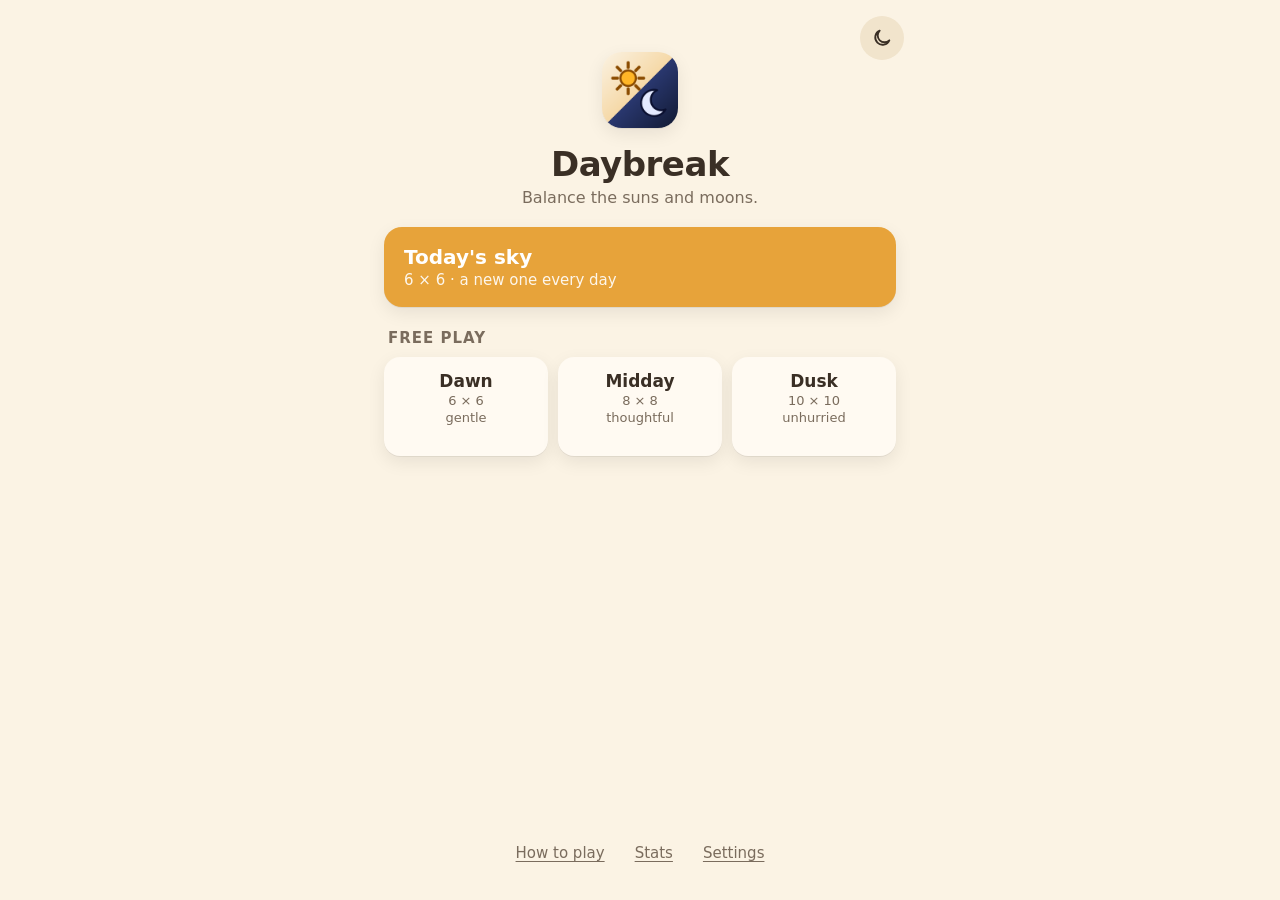
==== daybreak/index.html @ 0c886952 "Add Daybreak, a sun and moon balance puzzle Original binary-grid logic puzzle with = / ≠ signs, gene" ====
<!doctype html>
<html lang="en">
<head>
  <meta charset="utf-8">
  <meta name="viewport" content="width=device-width, initial-scale=1, maximum-scale=1, user-scalable=no, viewport-fit=cover">
  <title>Daybreak</title>
  <meta name="description" content="A calm sun and moon logic puzzle.">
  <meta name="theme-color" content="#fbf3e4">
  <meta name="apple-mobile-web-app-capable" content="yes">
  <meta name="mobile-web-app-capable" content="yes">
  <meta name="apple-mobile-web-app-status-bar-style" content="default">
  <meta name="apple-mobile-web-app-title" content="Daybreak">
  <link rel="apple-touch-icon" href="icons/icon-180.png">
  <link rel="icon" href="icons/icon-192.png">
  <link rel="manifest" href="manifest.webmanifest">
  <link rel="stylesheet" href="style.css">
</head>
<body>
  <!-- Home screen -->
  <main id="home" class="screen">
    <button class="icon-btn mode-btn home-mode" aria-label="Switch light or dark"></button>
    <header class="home-head">
      <img src="icons/icon-192.png" alt="" class="logo">
      <h1>Daybreak</h1>
      <p class="tagline">Balance the suns and moons.</p>
    </header>

    <button id="dailyBtn" class="card daily">
      <span class="card-title">Today's sky</span>
      <span class="card-sub" id="dailySub">6 × 6</span>
    </button>

    <h2 class="section">Free play</h2>
    <div class="sizes" id="sizes"></div>

    <button id="resumeBtn" class="card resume" hidden>
      <span class="card-title">Keep going</span>
      <span class="card-sub" id="resumeSub"></span>
    </button>

    <div class="home-foot">
      <button id="howBtn" class="link">How to play</button>
      <button id="statsBtn" class="link">Stats</button>
      <button id="settingsBtn" class="link">Settings</button>
    </div>
  </main>

  <!-- Game screen -->
  <main id="game" class="screen" hidden>
    <header class="bar">
      <button id="backBtn" class="icon-btn" aria-label="Back">
        <svg viewBox="0 0 24 24"><path d="M15 5l-7 7 7 7"/></svg>
      </button>
      <div class="bar-mid">
        <div id="gameTitle" class="bar-title">Dawn</div>
        <div id="timer" class="timer"></div>
      </div>
      <div class="bar-right">
        <button class="icon-btn mode-btn" aria-label="Switch light or dark"></button>
        <button id="helpBtn" class="icon-btn" aria-label="How to play">
          <svg viewBox="0 0 24 24"><circle cx="12" cy="12" r="9"/><path d="M9.5 9.5a2.5 2.5 0 1 1 3.5 2.3c-.7.3-1 .8-1 1.5v.4"/><circle cx="12" cy="17" r=".6" class="fill"/></svg>
        </button>
      </div>
    </header>

    <div id="boardWrap" class="board-wrap">
      <div id="board" class="board" role="grid" aria-label="Puzzle board"></div>
    </div>

    <p id="status" class="status" aria-live="polite"></p>
    <section id="hintBox" class="hint-box" hidden aria-live="polite">
      <div class="hint-head"><b id="hintTitle"></b><button id="hintClose" class="hint-x" aria-label="Close hint">✕</button></div>
      <p id="hintText"></p>
      <button id="hintDo" class="primary small"></button>
    </section>

    <nav class="tools">
      <button id="undoBtn" class="tool"><svg viewBox="0 0 24 24"><path d="M9 14L4 9l5-5"/><path d="M4 9h10a6 6 0 0 1 0 12h-3"/></svg><span>Undo</span></button>
      <button id="hintBtn" class="tool"><svg viewBox="0 0 24 24"><path d="M9 18h6M10 21h4"/><path d="M12 3a6 6 0 0 0-3.5 10.9c.6.5 1 1.2 1 2.1h5c0-.9.4-1.6 1-2.1A6 6 0 0 0 12 3z"/></svg><span>Hint</span></button>
      <button id="clearBtn" class="tool"><svg viewBox="0 0 24 24"><path d="M4 7h16M9 7V4h6v3M6 7l1 13h10l1-13"/></svg><span>Clear</span></button>
      <button id="newBtn" class="tool"><svg viewBox="0 0 24 24"><path d="M12 5v14M5 12h14"/></svg><span>New</span></button>
    </nav>
  </main>

  <!-- Dialogs -->
  <dialog id="howDlg" class="sheet">
    <h2>How to play</h2>
    <ul class="rules">
      <li>Fill every square with a <b>sun</b> <span class="mini sun"></span> or a <b>moon</b> <span class="mini moon"></span>.</li>
      <li>Each <b>row</b> and <b>column</b> gets the <b>same number</b> of suns and moons (3 and 3 on a 6 × 6 board).</li>
      <li><b>No three in a row</b>: never three suns or three moons side by side, across or down.</li>
      <li>An <b>=</b> sign between two squares means they <b>match</b>. A <b>≠</b> sign means they're <b>opposites</b>.</li>
      <li>Tap a square once for a sun, twice for a moon, and again to clear it. Shaded squares come with the puzzle and can't be changed.</li>
      <li>Stuck? <b>Hint</b> explains the next step and why it works.</li>
      <li class="desktop-only">On a computer: right-click goes backwards (moon first). Arrow keys move, Space cycles a square, S places a sun, M places a moon, Backspace clears, Ctrl/⌘+Z undoes, H gives a hint.</li>
      <li>Every puzzle has exactly one answer, and you can always reach it by logic alone, no guessing.</li>
    </ul>
    <form method="dialog"><button class="primary">Got it</button></form>
  </dialog>

  <dialog id="statsDlg" class="sheet">
    <h2>Stats</h2>
    <div id="statsBody"></div>
    <form method="dialog"><button class="primary">Close</button></form>
  </dialog>

  <dialog id="settingsDlg" class="sheet">
    <h2>Settings</h2>
    <div class="setting-label">Look</div>
    <div class="segmented" id="appearance">
      <button type="button" data-mode="light">☀️ Day</button>
      <button type="button" data-mode="dark">🌙 Night</button>
      <button type="button" data-mode="auto">Match phone</button>
    </div>
    <label class="toggle"><input type="checkbox" id="optConflicts" checked><span>Point out rule breaks</span></label>
    <label class="toggle"><input type="checkbox" id="optHaptics" checked><span>Vibrate on taps (where supported)</span></label>
    <label class="toggle"><input type="checkbox" id="optTimer"><span>Show timer</span></label>
    <form method="dialog"><button class="primary">Done</button></form>
  </dialog>

  <dialog id="winDlg" class="sheet win">
    <div class="win-sun" aria-hidden="true"></div>
    <h2 id="winTitle">Perfect balance!</h2>
    <p id="winText"></p>
    <div class="win-actions">
      <button id="winHome" class="secondary">Home</button>
      <button id="winNext" class="primary">Next puzzle</button>
    </div>
  </dialog>

  <script src="engine.js"></script>
  <script src="app.js"></script>
</body>
</html>
---- daybreak/style.css ----
:root {
  --font: ui-rounded, "SF Pro Rounded", -apple-system, BlinkMacSystemFont, "Segoe UI", system-ui, sans-serif;
  --shadow: 0 1px 0 rgba(0, 0, 0, .06), 0 6px 18px rgba(0, 0, 0, .08);
}
/* Day */
:root, :root[data-theme="day"] {
  --bg: #fbf3e4; --paper: #fffaf2; --ink: #3a2f25; --ink-soft: #7a6c5d; --line: #3a2f25;
  --card: #f1e4cc; --accent: #e08a00; --cell: #f6ead4; --given: #e2c799;
  --sun: #ffb627; --sun-line: #8a4b00; --moon: #3d4f9a; --moon-line: #1b2558;
  --clash: rgba(214, 72, 48, .30); --clash-line: #c0392b;
  --sign-bg: #fffaf2; --sign-ink: #3a2f25;
  --daily: #e7a33a;
  color-scheme: light;
}
/* Night */
:root[data-theme="night"] {
  --bg: #121a33; --paper: #1b2547; --ink: #eef1fb; --ink-soft: #a3acc8; --line: #05081a;
  --card: #243056; --accent: #ffc93c; --cell: #26315a; --given: #3a4886;
  --sun: #ffb000; --sun-line: #ffe08a; --moon: #e4eaff; --moon-line: #0b1030;
  --clash: rgba(255, 110, 110, .30); --clash-line: #ff7b7b;
  --sign-bg: #1b2547; --sign-ink: #ffffff;
  --daily: #3d4f9a;
  --shadow: 0 6px 18px rgba(0, 0, 0, .4);
  color-scheme: dark;
}

* { box-sizing: border-box; -webkit-tap-highlight-color: transparent; }
html, body { margin: 0; height: 100%; }
body {
  background: var(--bg); color: var(--ink); font-family: var(--font);
  -webkit-user-select: none; user-select: none; -webkit-touch-callout: none; overscroll-behavior: none;
  padding: env(safe-area-inset-top) env(safe-area-inset-right) env(safe-area-inset-bottom) env(safe-area-inset-left);
}
button { font: inherit; color: inherit; touch-action: manipulation; cursor: pointer; }
[hidden] { display: none !important; }
.screen { max-width: 560px; margin: 0 auto; min-height: 100%; display: flex; flex-direction: column; padding: 16px; }

/* Home */
#home { position: relative; }
.home-head { text-align: center; margin: 24px 0 20px; }
.logo { width: 76px; height: 76px; border-radius: 20px; box-shadow: var(--shadow); }
h1 { font-size: 34px; margin: 12px 0 4px; letter-spacing: -.5px; }
.tagline { margin: 0; color: var(--ink-soft); }
.section { font-size: 15px; text-transform: uppercase; letter-spacing: 1px; color: var(--ink-soft); margin: 22px 4px 10px; font-weight: 600; }
.card {
  display: flex; flex-direction: column; align-items: flex-start; gap: 2px; width: 100%;
  border: 0; border-radius: 18px; padding: 18px 20px; text-align: left; background: var(--card); box-shadow: var(--shadow);
}
.card:active { transform: scale(.98); }
.card-title { font-size: 20px; font-weight: 700; }
.card-sub { color: var(--ink-soft); font-size: 15px; }
.daily { background: var(--daily); color: #fff; }
.daily .card-sub { color: rgba(255, 255, 255, .9); }
.resume { margin-top: 14px; background: var(--paper); }
.sizes { display: grid; grid-template-columns: repeat(3, 1fr); gap: 10px; }
.size-btn {
  border: 0; border-radius: 16px; padding: 14px 8px; background: var(--paper); box-shadow: var(--shadow);
  display: flex; flex-direction: column; align-items: center; gap: 2px;
}
.size-btn:active { transform: scale(.96); }
.size-btn b { font-size: 17px; }
.size-btn span { font-size: 13px; color: var(--ink-soft); }
.size-btn .best { font-size: 12px; color: var(--accent); min-height: 15px; }
.home-foot { margin-top: auto; padding-top: 28px; display: flex; justify-content: center; gap: 18px; }
.link { background: none; border: 0; color: var(--ink-soft); font-size: 15px; padding: 10px 6px; text-decoration: underline; text-underline-offset: 3px; }
.home-mode { position: absolute; top: 16px; right: 16px; }

/* Game */
.bar { display: flex; align-items: center; justify-content: space-between; gap: 8px; }
.bar > .icon-btn:first-child { margin-right: 52px; }
.bar-right { display: flex; gap: 8px; }
.bar-mid { text-align: center; }
.bar-title { font-weight: 700; font-size: 18px; }
.timer { color: var(--ink-soft); font-variant-numeric: tabular-nums; font-size: 15px; min-height: 18px; }
.icon-btn { width: 44px; height: 44px; border: 0; border-radius: 50%; background: var(--card); display: grid; place-items: center; }
.icon-btn svg, .tool svg { width: 22px; height: 22px; fill: none; stroke: currentColor; stroke-width: 2; stroke-linecap: round; stroke-linejoin: round; }
.icon-btn svg .fill { fill: currentColor; }

.board-wrap { position: relative; flex: 1; display: flex; align-items: center; justify-content: center; padding: 16px 0 8px; min-height: 0; }
.board {
  --n: 6;
  position: relative;
  width: min(100%, 520px, calc(100dvh - 270px - env(safe-area-inset-top) - env(safe-area-inset-bottom)));
  aspect-ratio: 1;
  display: grid; grid-template-columns: repeat(var(--n), 1fr); grid-template-rows: repeat(var(--n), 1fr);
  border: 3px solid var(--line); border-radius: 12px;
  background: var(--line); gap: 2px; touch-action: manipulation; box-shadow: var(--shadow);
}
.cell { position: relative; display: grid; place-items: center; background: var(--cell); }
.cell.given { background: var(--given); }
.cell .piece { width: 80%; height: 80%; overflow: visible; animation: pop .2s ease-out; }
.cell.given .piece { animation: none; }
.sun-rays { stroke: var(--sun-line); stroke-width: 7; stroke-linecap: round; }
.sun-core { fill: var(--sun); stroke: var(--sun-line); stroke-width: 5; }
.moon-body { fill: var(--moon); stroke: var(--moon-line); stroke-width: 5; stroke-linejoin: round; }
:root[data-theme="night"] .piece.is-sun { filter: drop-shadow(0 0 5px rgba(255, 194, 61, .55)); }
:root[data-theme="night"] .piece.is-moon { filter: drop-shadow(0 0 4px rgba(228, 234, 255, .45)); }

/* = and ≠ signs sit on the line between two squares. */
.sign {
  position: absolute; z-index: 2; pointer-events: none;
  width: calc(var(--cellpx) * .42); height: calc(var(--cellpx) * .42);
  min-width: 18px; min-height: 18px; max-width: 30px; max-height: 30px;
  transform: translate(-50%, -50%); border-radius: 50%;
  background: var(--sign-bg); color: var(--sign-ink); border: 2px solid var(--sign-ink);
  display: grid; place-items: center; font-weight: 900; line-height: 1;
  font-size: clamp(12px, calc(var(--cellpx) * .3), 20px);
}
.sign.bad { border-color: var(--clash-line); color: var(--clash-line); }

.cell.clash::before {
  content: ""; position: absolute; inset: 0; pointer-events: none;
  background: repeating-linear-gradient(135deg, transparent 0 6px, var(--clash) 6px 9px);
}
.cell.lock-tap { animation: nudge .3s ease; }
@keyframes nudge { 30% { transform: translateX(-3px); } 70% { transform: translateX(3px); } }
@keyframes pop { from { transform: scale(.4); } 60% { transform: scale(1.1); } to { transform: scale(1); } }
.board.solved .piece.is-sun { animation: spin 6s linear infinite; }
.board.solved .piece.is-moon { animation: rock 2s ease-in-out infinite; }
@keyframes spin { to { transform: rotate(360deg); } }
@keyframes rock { 50% { transform: rotate(-14deg) scale(1.05); } }

.status { text-align: center; color: var(--ink-soft); margin: 4px 8px 10px; min-height: 22px; font-size: 15px; }
.tools { display: grid; grid-template-columns: repeat(4, 1fr); gap: 10px; padding-bottom: 6px; }
.tool { border: 0; border-radius: 16px; background: var(--card); padding: 10px 4px; display: flex; flex-direction: column; align-items: center; gap: 4px; font-size: 13px; }
.tool:active, .icon-btn:active { transform: scale(.94); }
.tool:disabled { opacity: .4; }

/* Sheets */
dialog.sheet { border: 0; border-radius: 22px; padding: 22px; width: min(92vw, 440px); background: var(--paper); color: var(--ink); box-shadow: 0 20px 60px rgba(0, 0, 0, .25); }
dialog::backdrop { background: rgba(20, 18, 30, .45); }
dialog h2 { margin: 0 0 12px; }
.rules { padding-left: 20px; margin: 0 0 18px; line-height: 1.45; }
.rules li { margin-bottom: 8px; }
.mini { display: inline-block; width: 18px; height: 18px; vertical-align: -3px; }
.mini svg { width: 100%; height: 100%; }
.primary, .secondary { width: 100%; border: 0; border-radius: 14px; padding: 14px; font-size: 17px; font-weight: 700; }
.primary { background: var(--ink); color: var(--bg); }
.secondary { background: var(--card); }
.primary.small { padding: 10px; font-size: 15px; }
.toggle { display: flex; align-items: center; gap: 12px; padding: 10px 0; font-size: 16px; }
.toggle input { width: 22px; height: 22px; accent-color: var(--accent); }
dialog form { margin-top: 12px; }
.win { text-align: center; }
.win-actions { display: grid; grid-template-columns: 1fr 1fr; gap: 10px; margin-top: 16px; }
.win-sun { width: 90px; height: 90px; margin: 0 auto 6px; }
.win-sun svg { width: 100%; height: 100%; animation: spin 8s linear infinite; }
.stat-grid { display: grid; grid-template-columns: 1fr 1fr; gap: 10px; margin-bottom: 14px; }
.stat { background: var(--card); border-radius: 14px; padding: 12px; text-align: center; }
.stat b { display: block; font-size: 24px; }
.stat span { font-size: 13px; color: var(--ink-soft); }
.stat-table { width: 100%; border-collapse: collapse; font-size: 15px; }
.stat-table td, .stat-table th { padding: 6px 4px; text-align: left; border-bottom: 1px solid var(--card); }
.stat-table th { color: var(--ink-soft); font-weight: 600; font-size: 13px; }
.segmented { display: grid; grid-template-columns: repeat(3, 1fr); gap: 6px; background: var(--card); border-radius: 14px; padding: 4px; margin-bottom: 10px; }
.segmented button { border: 0; border-radius: 10px; padding: 10px 4px; background: transparent; font-size: 14px; font-weight: 600; }
.segmented button[aria-pressed="true"] { background: var(--paper); box-shadow: var(--shadow); }
.setting-label { font-size: 13px; text-transform: uppercase; letter-spacing: 1px; color: var(--ink-soft); margin: 6px 0; }

/* Hint card */
.hint-box { background: var(--paper); border-radius: 16px; padding: 12px 14px; margin: 0 0 6px; box-shadow: var(--shadow); border: 2px solid var(--accent); }
.hint-head { display: flex; justify-content: space-between; align-items: center; gap: 8px; }
.hint-head b { font-size: 16px; }
.hint-x { border: 0; background: none; font-size: 16px; color: var(--ink-soft); padding: 4px 8px; }
.hint-box p { margin: 6px 0 10px; font-size: 15px; line-height: 1.4; }
.hint-open .tools { display: none; }
.cell.why::after { content: ""; position: absolute; inset: 3px; border: 2.5px dashed var(--ink); border-radius: 6px; opacity: .75; pointer-events: none; }
.cell.target::after { content: ""; position: absolute; inset: 2px; border: 3px solid var(--accent); border-radius: 6px; pointer-events: none; box-shadow: 0 0 0 2px var(--paper); animation: breathe 1.6s ease-in-out infinite; }
@keyframes breathe { 50% { transform: scale(.9); } }

/* Computer */
.desktop-only { display: none; }
@media (hover: hover) and (pointer: fine) {
  .desktop-only { display: list-item; }
  .cell:not(.given) { cursor: pointer; }
  .cell:not(.given):hover { filter: brightness(1.05); }
  .card:hover, .size-btn:hover, .tool:hover:not(:disabled), .icon-btn:hover { filter: brightness(1.04); }
}
.cell.cursor { outline: 3px solid var(--accent); outline-offset: -3px; z-index: 1; }
@media (min-width: 700px) and (min-height: 700px) {
  .screen { padding: 28px 24px; }
  .board { width: min(100%, 560px, calc(100dvh - 290px)); }
}
.cell.c-tl { border-top-left-radius: 9px; } .cell.c-tr { border-top-right-radius: 9px; }
.cell.c-bl { border-bottom-left-radius: 9px; } .cell.c-br { border-bottom-right-radius: 9px; }
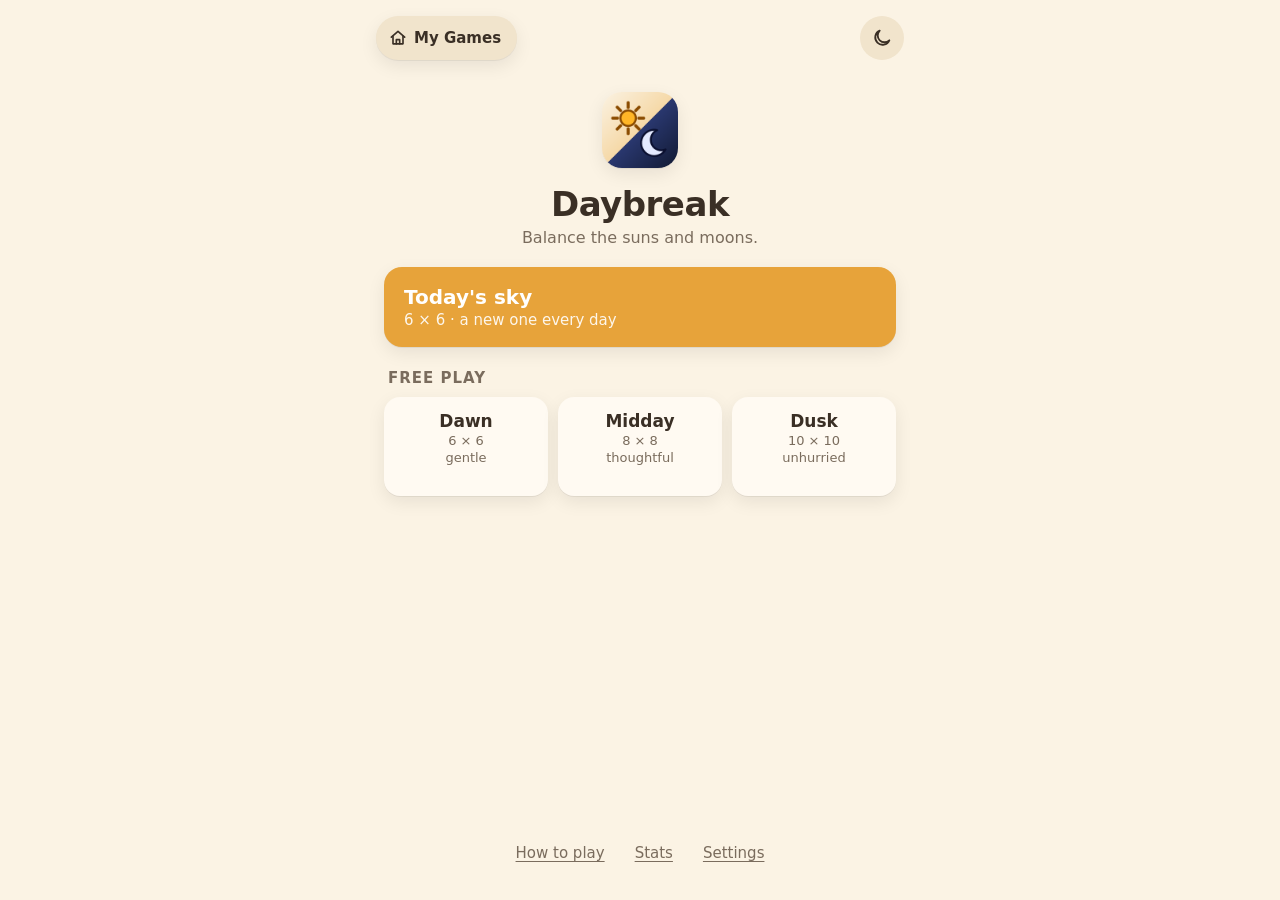
==== commit 2524d69a: "Add My Games home screen and a way back to it from every game The root page is now an installable ho" ====
--- a/daybreak/index.html
+++ b/daybreak/index.html
@@ -18,6 +18,7 @@
 <body>
   <!-- Home screen -->
   <main id="home" class="screen">
+    <a class="hub-pill" href="../"><svg aria-hidden="true" viewBox="0 0 24 24"><path d="M4 11l8-7 8 7"/><path d="M6 10v9h12v-9"/><path d="M10 19v-5h4v5"/></svg>My Games</a>
     <button class="icon-btn mode-btn home-mode" aria-label="Switch light or dark"></button>
     <header class="home-head">
       <img src="icons/icon-192.png" alt="" class="logo">
@@ -48,9 +49,14 @@
   <!-- Game screen -->
   <main id="game" class="screen" hidden>
     <header class="bar">
+      <div class="bar-left">
       <button id="backBtn" class="icon-btn" aria-label="Back">
         <svg viewBox="0 0 24 24"><path d="M15 5l-7 7 7 7"/></svg>
       </button>
+      <a class="icon-btn hub-link" href="../" aria-label="My Games" title="My Games">
+        <svg viewBox="0 0 24 24"><path d="M4 11l8-7 8 7"/><path d="M6 10v9h12v-9"/><path d="M10 19v-5h4v5"/></svg>
+      </a>
+      </div>
       <div class="bar-mid">
         <div id="gameTitle" class="bar-title">Dawn</div>
         <div id="timer" class="timer"></div>
--- a/daybreak/style.css
+++ b/daybreak/style.css
@@ -67,7 +67,7 @@
 
 /* Game */
 .bar { display: flex; align-items: center; justify-content: space-between; gap: 8px; }
-.bar > .icon-btn:first-child { margin-right: 52px; }
+.bar-left, .bar-right { display: flex; gap: 8px; }
 .bar-right { display: flex; gap: 8px; }
 .bar-mid { text-align: center; }
 .bar-title { font-weight: 700; font-size: 18px; }
@@ -183,3 +183,14 @@
 }
 .cell.c-tl { border-top-left-radius: 9px; } .cell.c-tr { border-top-right-radius: 9px; }
 .cell.c-bl { border-bottom-left-radius: 9px; } .cell.c-br { border-bottom-right-radius: 9px; }
+
+/* Way back to the My Games home screen */
+.hub-pill {
+  position: absolute; top: 16px; left: 16px; display: inline-flex; align-items: center; gap: 6px;
+  height: 44px; padding: 0 16px 0 12px; border-radius: 999px; background: var(--card); color: var(--ink);
+  font-weight: 700; font-size: 15px; text-decoration: none; box-shadow: var(--shadow);
+}
+.hub-pill svg { width: 20px; height: 20px; fill: none; stroke: currentColor; stroke-width: 2; stroke-linecap: round; stroke-linejoin: round; }
+.hub-pill:active, .hub-link:active { transform: scale(.94); }
+a.icon-btn { color: var(--ink); text-decoration: none; }
+.home-head { margin-top: 64px; }
